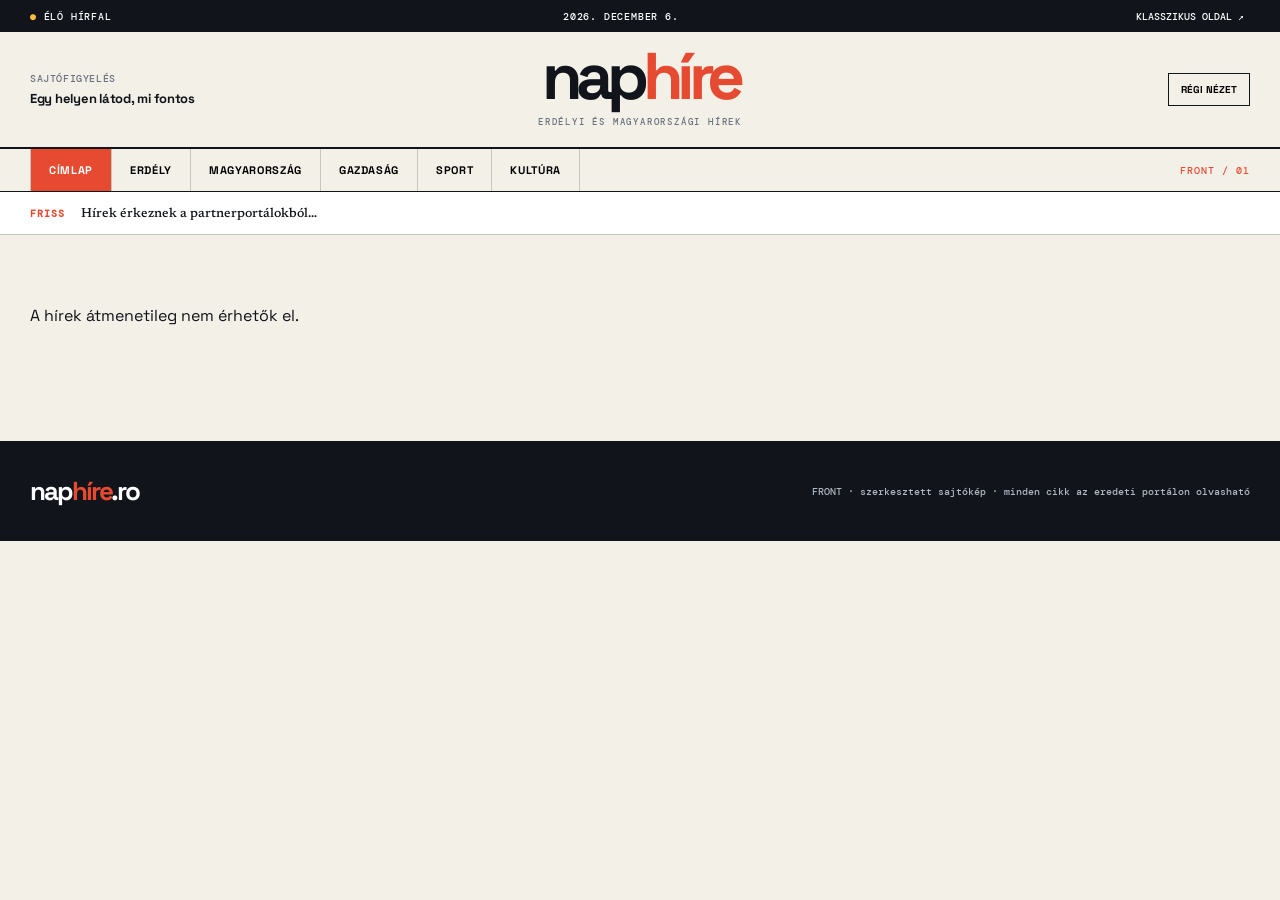
==== portal/index.html @ d74b0543 "Create a fresh standalone NapHire front portal" ====
<!doctype html><html lang="hu"><head><meta charset="utf-8"><meta name="viewport" content="width=device-width,initial-scale=1"><title>NapHíre / Front</title>
<link rel="preconnect" href="https://fonts.googleapis.com"><link rel="preconnect" href="https://fonts.gstatic.com" crossorigin><link href="https://fonts.googleapis.com/css2?family=DM+Mono:wght@400;500&family=Newsreader:opsz,wght@6..72,500;6..72,600;6..72,700&family=Space+Grotesk:wght@400;500;600;700&display=swap" rel="stylesheet">
<style>
:root{--ink:#11141a;--cream:#f3f0e8;--red:#e64b32;--blue:#174ba3;--gold:#dda91f;--green:#16836c;--line:#c8c6bc;--muted:#69717e;--max:1400px}*{box-sizing:border-box}body{margin:0;background:var(--cream);color:var(--ink);font-family:'Space Grotesk',Arial,sans-serif}a{color:inherit;text-decoration:none}button{font:inherit;cursor:pointer}.wrap{width:min(var(--max),calc(100% - 60px));margin:auto}
.utility{height:32px;background:var(--ink);color:#fff;font:500 10px 'DM Mono',monospace;letter-spacing:.08em;text-transform:uppercase}.utility .wrap{height:100%;display:flex;align-items:center;justify-content:space-between}.utility b{color:#ffbb39;font-weight:500}.utility button{border:0;background:none;color:#fff;font:500 10px 'DM Mono',monospace;text-transform:uppercase}
.mast{border-bottom:2px solid var(--ink)}.mast .wrap{height:115px;display:grid;grid-template-columns:1fr auto 1fr;align-items:center}.logo{font:700 66px/.78 'Space Grotesk',sans-serif;letter-spacing:-.1em;text-align:center}.logo i{font-style:normal;color:var(--red)}.logo small{display:block;font:500 9px 'DM Mono',monospace;letter-spacing:.2em;text-transform:uppercase;margin-top:14px;color:var(--muted)}.mast-note{font:500 10px/1.35 'DM Mono',monospace;letter-spacing:.06em;text-transform:uppercase;color:var(--muted);max-width:200px}.mast-note strong{display:block;color:var(--ink);font:700 13px 'Space Grotesk',sans-serif;letter-spacing:-.02em;text-transform:none;margin-top:4px}.mast-tools{justify-self:end;display:flex;align-items:center;gap:10px}.mast-tools button{border:1px solid var(--ink);background:transparent;padding:9px 12px;font:700 10px 'Space Grotesk',sans-serif;text-transform:uppercase}.mast-tools button:hover{background:var(--ink);color:#fff}
.nav{border-bottom:1px solid var(--ink)}.nav .wrap{display:flex;align-items:center;justify-content:space-between}.nav-links{display:flex;overflow-x:auto}.nav button{border:0;border-right:1px solid var(--line);padding:14px 18px;background:transparent;font:700 11px 'Space Grotesk',sans-serif;text-transform:uppercase;letter-spacing:.06em;white-space:nowrap}.nav button:first-child{border-left:1px solid var(--line)}.nav button:hover,.nav button.active{background:var(--red);color:#fff}.nav-mark{color:var(--red);font:500 10px 'DM Mono',monospace;letter-spacing:.1em}
.ticker{border-bottom:1px solid var(--line);background:#fff}.ticker .wrap{height:42px;display:flex;align-items:center;gap:15px;overflow:hidden;white-space:nowrap}.ticker strong{font:700 10px 'DM Mono',monospace;letter-spacing:.11em;color:var(--red)}.ticker span{font:500 13px 'Newsreader',serif;overflow:hidden;text-overflow:ellipsis}
.topgrid{display:grid;grid-template-columns:minmax(0,1.65fr) minmax(270px,.75fr) minmax(230px,.55fr);gap:28px;padding:34px 0 31px;border-bottom:1px solid var(--line)}.lead-img{height:390px;background:#d8d0c3;overflow:hidden}.lead-img img,.image img{width:100%;height:100%;object-fit:cover;display:block;transition:transform .45s}.lead:hover .lead-img img{transform:scale(1.04)}.kicker{display:block;color:var(--red);font:700 10px 'DM Mono',monospace;letter-spacing:.12em;text-transform:uppercase;margin:15px 0 7px}.lead h1{font:700 clamp(36px,4vw,67px)/.88 Newsreader,serif;letter-spacing:-.055em;margin:0 0 13px;max-width:880px}.lead p{color:var(--muted);font-size:14px;line-height:1.5;margin:0 0 13px;max-width:760px}.meta{font:500 10px 'DM Mono',monospace;color:var(--muted);letter-spacing:.04em;text-transform:uppercase}.meta i{font-style:normal;color:var(--red);margin:0 6px}
.digest{border-top:7px solid var(--blue);background:#fff;padding:18px 19px 10px}.digest h2{font:700 20px Newsreader,serif;margin:0 0 14px}.digest small{font:500 9px 'DM Mono',monospace;color:var(--muted);text-transform:uppercase;letter-spacing:.09em;display:block;margin-bottom:10px}.digest a{display:grid;grid-template-columns:29px 1fr;gap:9px;padding:13px 0;border-bottom:1px solid var(--line)}.digest a:last-child{border-bottom:0}.digest em{font:700 13px 'DM Mono',monospace;color:var(--blue);font-style:normal}.digest strong{font:600 15px/1.12 Newsreader,serif}.digest a:hover strong{color:var(--red)}
.cross{border-top:7px solid var(--red);background:var(--ink);color:#fff;padding:18px 18px 14px}.cross h2{font:700 19px Newsreader,serif;margin:0 0 8px}.cross p{font-size:12px;line-height:1.42;color:#b8bfcb;margin:0 0 15px}.cross-row{display:grid;grid-template-columns:8px 1fr auto;gap:8px;align-items:center;padding:9px 0;border-bottom:1px solid #3b414b}.cross-row i{width:8px;height:8px;background:var(--red)}.cross-row:nth-child(3n) i{background:var(--gold)}.cross-row b{font-size:12px}.cross-row em{font:500 10px 'DM Mono',monospace;color:#aeb6c4;font-style:normal}
.topic{margin-top:28px;background:var(--red);color:#fff;padding:0 27px 25px}.topic-head{height:53px;display:flex;align-items:center;gap:13px;border-bottom:1px solid #ffffff55;font:700 11px 'DM Mono',monospace;letter-spacing:.12em;text-transform:uppercase}.topic-head span{margin-left:auto;color:var(--ink)}.topic-body{display:grid;grid-template-columns:1.1fr 1fr;gap:32px;padding-top:18px}.topic-main h2{font:700 34px/.94 Newsreader,serif;letter-spacing:-.045em;margin:0 0 10px}.topic-main p{font-size:13px;line-height:1.48;color:#fff1ea;margin:0 0 12px}.topic-side{display:grid;grid-template-columns:1fr 1fr;gap:0 20px}.topic-side a{border-left:2px solid var(--ink);padding:0 0 12px 11px;margin-bottom:12px}.topic-side small{display:block;color:var(--ink);font:700 9px 'DM Mono',monospace;margin-bottom:5px}.topic-side strong{font:600 15px/1.12 Newsreader,serif;display:block}
.sections{display:grid;grid-template-columns:1fr 1fr;gap:28px;margin-top:30px}.section{background:#fff;border-top:7px solid var(--ink);padding:0 20px 20px}.section-head{height:65px;display:flex;align-items:center;gap:12px;border-bottom:1px solid var(--line)}.section-head .num{color:var(--red);font:500 12px 'DM Mono',monospace}.section-head h2{font:700 25px 'Space Grotesk',sans-serif;letter-spacing:-.06em;text-transform:uppercase;margin:0}.section-head small{margin-left:auto;color:var(--muted);font:500 9px 'DM Mono',monospace;text-transform:uppercase}.section-body{display:grid;grid-template-columns:1.12fr 1fr;gap:19px;padding-top:17px}.section-main .image{height:175px;background:#d8d0c3;overflow:hidden;margin-bottom:9px}.section-main h3{font:700 23px/.94 Newsreader,serif;letter-spacing:-.04em;margin:3px 0 8px}.section-list a{display:block;padding:10px 0;border-bottom:1px solid var(--line);position:relative;padding-left:14px}.section-list a:before{content:'';position:absolute;left:0;top:16px;width:5px;height:5px;background:var(--red)}.section-list strong{font:600 15px/1.12 Newsreader,serif;display:block}.section-list .meta{display:block;margin-top:6px;font-size:9px}
.section.erdely{border-top-color:var(--green)}.section.erdely .section-head .num,.section.erdely .section-list a:before{color:var(--green);background:var(--green)}.section.magyar{background:var(--ink);color:#fff;border-top-color:var(--red)}.section.magyar .section-head{border-color:#3e4652}.section.magyar .section-head h2,.section.magyar .section-head small{color:#fff}.section.magyar .section-list a{border-color:#3e4652}.section.magyar .section-list strong,.section.magyar .section-main h3{color:#fff}.section.magyar .meta{color:#aab3c1}.section.gaz{background:#e6e5de;border-top-color:var(--gold)}.section.gaz .section-main{background:var(--ink);padding:15px;color:#fff}.section.gaz .section-main h3{color:#fff}.section.gaz .section-list a:before{background:var(--gold)}.section.sport{background:#dce8f7;border-top-color:var(--blue)}.section.sport .section-list a:before{background:var(--blue)}.section.kultura{background:#eee4f5;border-top-color:#8957cb}.section.kultura .section-list a:before{background:#8957cb}.section.kultura .section-main .image{filter:saturate(.75)}
footer{margin-top:45px;background:var(--ink);color:#aeb6c3;padding:33px 0}.footer{display:flex;align-items:center;justify-content:space-between}.footer b{font:700 26px 'Space Grotesk';color:#fff;letter-spacing:-.08em}.footer b i{color:var(--red);font-style:normal}.footer small{font:500 10px 'DM Mono',monospace}
@media(max-width:1000px){.topgrid{grid-template-columns:1.3fr 1fr}.cross{grid-column:1/-1}.sections{grid-template-columns:1fr}}
@media(max-width:640px){.wrap{width:calc(100% - 30px)}.mast .wrap{height:85px;display:flex}.logo{font-size:39px}.logo small{font-size:7px;margin-top:8px;letter-spacing:.13em}.mast-note{display:none}.mast-tools{margin-left:auto}.mast-tools button{font-size:9px;padding:7px}.nav .wrap{width:100%}.nav-links{width:100%}.nav button{font-size:9px;padding:12px 14px}.nav-mark{display:none}.topgrid{display:block;padding-top:20px}.lead-img{height:235px}.lead h1{font-size:39px}.digest,.cross{margin-top:20px}.topic{padding:0 16px 18px}.topic-body{grid-template-columns:1fr;gap:18px}.topic-side{grid-template-columns:1fr}.section{padding:0 14px 16px}.section-body{grid-template-columns:1fr}.section-main .image{height:190px}.section-head h2{font-size:21px}.section-head small{display:none}.footer{display:block}.footer small{display:block;margin-top:12px}}
</style></head><body>
<div class="utility"><div class="wrap"><span><b>●</b> ÉLŐ HÍRFAL</span><span id="date"></span><button onclick="location.href='../'">Klasszikus oldal ↗</button></div></div>
<header class="mast"><div class="wrap"><div class="mast-note">Sajtófigyelés<strong>Egy helyen látod, mi fontos</strong></div><a class="logo" href="./">nap<i>híre</i><small>erdélyi és magyarországi hírek</small></a><div class="mast-tools"><button onclick="location.href='../'">Régi nézet</button></div></div></header>
<nav class="nav"><div class="wrap"><div class="nav-links"><button class="active" onclick="window.scrollTo({top:0,behavior:'smooth'})">Címlap</button><button onclick="go('erdely')">Erdély</button><button onclick="go('magyar')">Magyarország</button><button onclick="go('gaz')">Gazdaság</button><button onclick="go('sport')">Sport</button><button onclick="go('kultura')">Kultúra</button></div><span class="nav-mark">FRONT / 01</span></div></nav>
<div class="ticker"><div class="wrap"><strong>FRISS</strong><span id="ticker">Hírek érkeznek a partnerportálokból…</span></div></div>
<main class="wrap" id="app"><div style="padding:70px 0;color:#69717e">Hírek betöltése…</div></main>
<footer><div class="wrap footer"><b>nap<i>híre</i>.ro</b><small>FRONT · szerkesztett sajtókép · minden cikk az eredeti portálon olvasható</small></div></footer>
<script>
const src=[['Maszol','erdely','https://maszol.ro/rss'],['Székelyhon','erdely','https://szekelyhon.ro/rss/szekelyhon_hirek.xml'],['Transtelex','erdely','https://transtelex.ro/rss'],['Telex','magyar','https://telex.hu/rss'],['HVG','magyar','https://hvg.hu/rss'],['24.hu','magyar','https://24.hu/feed/'],['Index','magyar','https://index.hu/24ora/rss/'],['444','magyar','https://444.hu/feed']];const app=document.getElementById('app');const esc=s=>(s||'').replace(/[&<>"']/g,c=>({'&':'&amp;','<':'&lt;','>':'&gt;','"':'&quot;',"'":'&#39;'}[c]));function clean(s){const d=document.createElement('div');d.innerHTML=s||'';return(d.textContent||'').replace(/\s+/g,' ').trim()}function parse(x,n,r){const d=new DOMParser().parseFromString(x,'text/xml');return[...d.querySelectorAll('item,entry')].slice(0,20).map(i=>{const t=clean(i.querySelector('title')?.textContent);const l=i.querySelector('link')?.textContent?.trim()||i.querySelector('link')?.getAttribute('href')||'#';const dt=new Date(i.querySelector('pubDate,published,updated')?.textContent||Date.now());const lead=clean(i.querySelector('description,summary')?.textContent||'').slice(0,240);const en=i.querySelector('enclosure')?.getAttribute('url')||i.querySelector('media\\:content')?.getAttribute('url')||'';return t?{t,l,d:isNaN(dt)?new Date():dt,lead,img:en,n,r}:null}).filter(Boolean)}async function load(s){try{const q=await fetch('../rss?url='+encodeURIComponent(s[2]),{signal:AbortSignal.timeout(10000)});return q.ok?parse(await q.text(),s[0],s[1]):[]}catch{return[]}}function ago(d){const m=Math.floor((Date.now()-d)/60000);return m<60?m+' perce':Math.floor(m/60)+' órája'}function meta(h){return'<span class="meta">'+esc(h.n)+'<i>—</i>'+ago(h.d)+'</span>'}function photo(h,c=''){return'<div class="image '+c+'">'+(h.img?'<img src="'+esc(h.img)+'" alt="" loading="lazy">':'')+'</div>'}function section(id,title,items,sub){if(!items.length)return'';const a=items[0],b=items.slice(1,6);return'<section id="'+id+'" class="section '+id+'"><header class="section-head"><span class="num">0</span><h2>'+title+'</h2><small>'+sub+'</small></header><div class="section-body"><a class="section-main" href="'+esc(a.l)+'" target="_blank" rel="noopener">'+photo(a)+'<span class="kicker">'+esc(a.n)+'</span><h3>'+esc(a.t)+'</h3>'+meta(a)+'</a><div class="section-list">'+b.map(h=>'<a href="'+esc(h.l)+'" target="_blank" rel="noopener"><strong>'+esc(h.t)+'</strong>'+meta(h)+'</a>').join('')+'</div></div></section>'}function render(items){items.sort((a,b)=>b.d-a.d);const hero=items[0],focus=items.slice(0,5),cnt={};items.forEach(h=>cnt[h.n]=(cnt[h.n]||0)+1);const er=items.filter(h=>h.r==='erdely'),hu=items.filter(h=>h.r==='magyar'),gaz=items.filter(h=>/ár|pénz|gazdas|adó|cég|piac/i.test(h.t)),spo=items.filter(h=>/sport|foci|meccs|bajnok|gól|csapat/i.test(h.t)),kul=items.filter(h=>/kultúr|film|zene|színház|könyv|kiáll/i.test(h.t));app.innerHTML='<section class="topgrid"><a class="lead" href="'+esc(hero.l)+'" target="_blank" rel="noopener">'+photo(hero,'lead-img')+'<span class="kicker">'+esc(hero.n)+' · kiemelt</span><h1>'+esc(hero.t)+'</h1><p>'+esc(hero.lead)+'</p>'+meta(hero)+'</a><aside class="digest"><small>01 / röviden</small><h2>Napi fókusz</h2>'+focus.map((h,i)=>'<a href="'+esc(h.l)+'" target="_blank" rel="noopener"><em>0'+(i+1)+'</em><span><strong>'+esc(h.t)+'</strong>'+meta(h)+'</span></a>').join('')+'</aside><aside class="cross"><h2>Forráskereszt</h2><p>'+Object.keys(cnt).length+' szerkesztőség hírei egy nézetben.</p>'+Object.entries(cnt).slice(0,8).map(([n,c])=>'<div class="cross-row"><i></i><b>'+esc(n)+'</b><em>'+c+' hír</em></div>').join('')+'</aside></section><section class="topic"><div class="topic-head"><b>NAP TÉMÁJA</b><span>több forrásból</span></div><div class="topic-body"><a class="topic-main" href="'+esc(hero.l)+'" target="_blank" rel="noopener"><h2>'+esc(hero.t)+'</h2><p>'+esc(hero.lead)+'</p>'+meta(hero)+'</a><div class="topic-side">'+focus.slice(1,5).map(h=>'<a href="'+esc(h.l)+'" target="_blank" rel="noopener"><small>'+esc(h.n)+'</small><strong>'+esc(h.t)+'</strong></a>').join('')+'</div></div></section><div class="sections">'+section('erdely','Erdély',er,'helyi radar')+section('magyar','Magyarország',hu,'országos ügyek')+section('gaz','Gazdaság',gaz,'piac / pénz / munka')+section('sport','Sport',spo,'eredmény / háttér')+section('kultura','Kultúra',kul,'színpad / kép / könyv')+'</div>';document.getElementById('ticker').textContent=items.slice(0,3).map(h=>h.t).join(' · ')}function go(id){document.getElementById(id)?.scrollIntoView({behavior:'smooth',block:'start'})}document.getElementById('date').textContent=new Date().toLocaleDateString('hu-HU',{year:'numeric',month:'long',day:'numeric'});Promise.all(src.map(load)).then(a=>{const x=a.flat();x.length?render(x):app.innerHTML='<div style="padding:70px 0">A hírek átmenetileg nem érhetők el.</div>'});
</script></body></html>
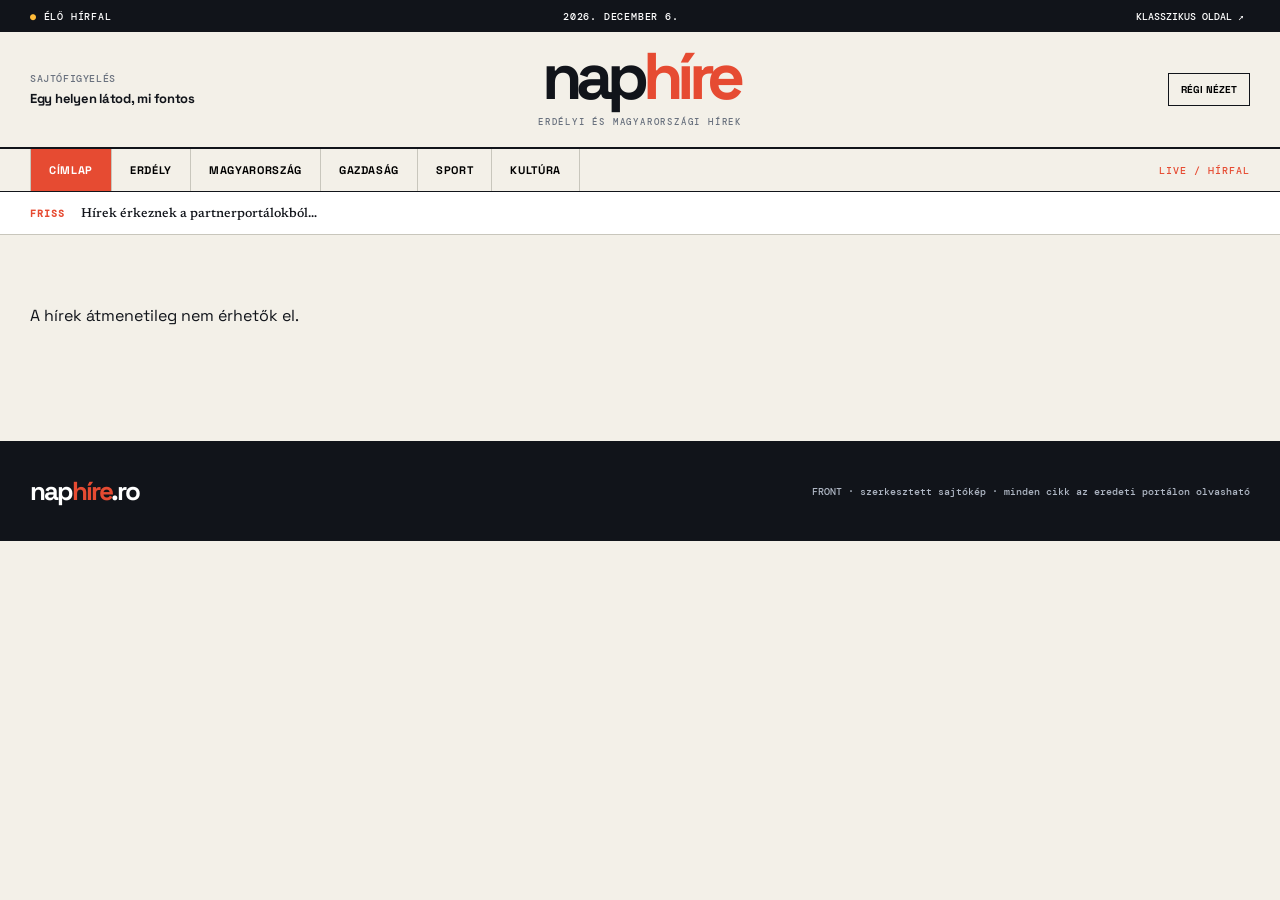
==== commit 82b94a4b: "Sűríti az új portál rovatkínálatát és hozzáadja a Minden most hírfalat" ====
--- a/portal/index.html
+++ b/portal/index.html
@@ -15,13 +15,30 @@
 footer{margin-top:45px;background:var(--ink);color:#aeb6c3;padding:33px 0}.footer{display:flex;align-items:center;justify-content:space-between}.footer b{font:700 26px 'Space Grotesk';color:#fff;letter-spacing:-.08em}.footer b i{color:var(--red);font-style:normal}.footer small{font:500 10px 'DM Mono',monospace}
 @media(max-width:1000px){.topgrid{grid-template-columns:1.3fr 1fr}.cross{grid-column:1/-1}.sections{grid-template-columns:1fr}}
 @media(max-width:640px){.wrap{width:calc(100% - 30px)}.mast .wrap{height:85px;display:flex}.logo{font-size:39px}.logo small{font-size:7px;margin-top:8px;letter-spacing:.13em}.mast-note{display:none}.mast-tools{margin-left:auto}.mast-tools button{font-size:9px;padding:7px}.nav .wrap{width:100%}.nav-links{width:100%}.nav button{font-size:9px;padding:12px 14px}.nav-mark{display:none}.topgrid{display:block;padding-top:20px}.lead-img{height:235px}.lead h1{font-size:39px}.digest,.cross{margin-top:20px}.topic{padding:0 16px 18px}.topic-body{grid-template-columns:1fr;gap:18px}.topic-side{grid-template-columns:1fr}.section{padding:0 14px 16px}.section-body{grid-template-columns:1fr}.section-main .image{height:190px}.section-head h2{font-size:21px}.section-head small{display:none}.footer{display:block}.footer small{display:block;margin-top:12px}}
+
+/* Sűrű, országos híroldal-szerkezet */
+.mixed-news{margin-top:30px;border-top:7px solid var(--ink);background:#fff;padding:0 20px 20px}
+.mixed-head{display:flex;align-items:baseline;gap:14px;padding:16px 0 13px;border-bottom:1px solid var(--line)}
+.mixed-head h2{margin:0;font:700 28px/1 'Space Grotesk',Arial,sans-serif;letter-spacing:-.06em;text-transform:uppercase}
+.mixed-head span{margin-left:auto;color:var(--muted);font:500 10px 'DM Mono',monospace;text-transform:uppercase}
+.mixed-grid{display:grid;grid-template-columns:repeat(4,minmax(0,1fr));gap:0}
+.mixed-item{display:block;min-width:0;padding:16px 14px 17px;border-right:1px solid var(--line);border-bottom:1px solid var(--line);color:var(--ink)}
+.mixed-item:nth-child(4n+1){padding-left:0}
+.mixed-item:nth-child(4n){padding-right:0;border-right:0}
+.mixed-item:hover h3{text-decoration:underline;text-decoration-thickness:1px;text-underline-offset:3px}
+.mixed-img{height:112px!important;aspect-ratio:auto!important;margin-bottom:11px!important}
+.mixed-item h3{margin:0;font:700 17px/1.08 Newsreader,Georgia,serif;letter-spacing:-.02em}
+.mixed-item .kicker{display:block;margin-bottom:6px;font:700 9px 'DM Mono',monospace;color:var(--red);text-transform:uppercase}
+.mixed-item .meta{margin-top:9px}
+@media(max-width:980px){.mixed-grid{grid-template-columns:repeat(3,minmax(0,1fr))}.mixed-item:nth-child(4n+1){padding-left:14px;border-right:1px solid var(--line)}.mixed-item:nth-child(3n+1){padding-left:0}.mixed-item:nth-child(3n){padding-right:0;border-right:0}}
+@media(max-width:640px){.mixed-news{padding:0 14px 14px}.mixed-head{display:block}.mixed-head span{display:block;margin-top:7px}.mixed-grid{grid-template-columns:repeat(2,minmax(0,1fr))}.mixed-item,.mixed-item:nth-child(3n+1),.mixed-item:nth-child(4n+1){padding:12px 10px;border-right:1px solid var(--line)}.mixed-item:nth-child(2n+1){padding-left:0;border-right:1px solid var(--line)}.mixed-item:nth-child(2n){padding-right:0;border-right:0}.mixed-item h3{font-size:16px}.mixed-img{height:84px!important}}
 </style></head><body>
 <div class="utility"><div class="wrap"><span><b>●</b> ÉLŐ HÍRFAL</span><span id="date"></span><button onclick="location.href='../'">Klasszikus oldal ↗</button></div></div>
 <header class="mast"><div class="wrap"><div class="mast-note">Sajtófigyelés<strong>Egy helyen látod, mi fontos</strong></div><a class="logo" href="./">nap<i>híre</i><small>erdélyi és magyarországi hírek</small></a><div class="mast-tools"><button onclick="location.href='../'">Régi nézet</button></div></div></header>
-<nav class="nav"><div class="wrap"><div class="nav-links"><button class="active" onclick="window.scrollTo({top:0,behavior:'smooth'})">Címlap</button><button onclick="go('erdely')">Erdély</button><button onclick="go('magyar')">Magyarország</button><button onclick="go('gaz')">Gazdaság</button><button onclick="go('sport')">Sport</button><button onclick="go('kultura')">Kultúra</button></div><span class="nav-mark">FRONT / 01</span></div></nav>
+<nav class="nav"><div class="wrap"><div class="nav-links"><button class="active" onclick="window.scrollTo({top:0,behavior:'smooth'})">Címlap</button><button onclick="go('erdely')">Erdély</button><button onclick="go('magyar')">Magyarország</button><button onclick="go('gaz')">Gazdaság</button><button onclick="go('sport')">Sport</button><button onclick="go('kultura')">Kultúra</button></div><span class="nav-mark">LIVE / HÍRFAL</span></div></nav>
 <div class="ticker"><div class="wrap"><strong>FRISS</strong><span id="ticker">Hírek érkeznek a partnerportálokból…</span></div></div>
 <main class="wrap" id="app"><div style="padding:70px 0;color:#69717e">Hírek betöltése…</div></main>
 <footer><div class="wrap footer"><b>nap<i>híre</i>.ro</b><small>FRONT · szerkesztett sajtókép · minden cikk az eredeti portálon olvasható</small></div></footer>
 <script>
-const src=[['Maszol','erdely','https://maszol.ro/rss'],['Székelyhon','erdely','https://szekelyhon.ro/rss/szekelyhon_hirek.xml'],['Transtelex','erdely','https://transtelex.ro/rss'],['Telex','magyar','https://telex.hu/rss'],['HVG','magyar','https://hvg.hu/rss'],['24.hu','magyar','https://24.hu/feed/'],['Index','magyar','https://index.hu/24ora/rss/'],['444','magyar','https://444.hu/feed']];const app=document.getElementById('app');const esc=s=>(s||'').replace(/[&<>"']/g,c=>({'&':'&amp;','<':'&lt;','>':'&gt;','"':'&quot;',"'":'&#39;'}[c]));function clean(s){const d=document.createElement('div');d.innerHTML=s||'';return(d.textContent||'').replace(/\s+/g,' ').trim()}function parse(x,n,r){const d=new DOMParser().parseFromString(x,'text/xml');return[...d.querySelectorAll('item,entry')].slice(0,20).map(i=>{const t=clean(i.querySelector('title')?.textContent);const l=i.querySelector('link')?.textContent?.trim()||i.querySelector('link')?.getAttribute('href')||'#';const dt=new Date(i.querySelector('pubDate,published,updated')?.textContent||Date.now());const lead=clean(i.querySelector('description,summary')?.textContent||'').slice(0,240);const en=i.querySelector('enclosure')?.getAttribute('url')||i.querySelector('media\\:content')?.getAttribute('url')||'';return t?{t,l,d:isNaN(dt)?new Date():dt,lead,img:en,n,r}:null}).filter(Boolean)}async function load(s){try{const q=await fetch('../rss?url='+encodeURIComponent(s[2]),{signal:AbortSignal.timeout(10000)});return q.ok?parse(await q.text(),s[0],s[1]):[]}catch{return[]}}function ago(d){const m=Math.floor((Date.now()-d)/60000);return m<60?m+' perce':Math.floor(m/60)+' órája'}function meta(h){return'<span class="meta">'+esc(h.n)+'<i>—</i>'+ago(h.d)+'</span>'}function photo(h,c=''){return'<div class="image '+c+'">'+(h.img?'<img src="'+esc(h.img)+'" alt="" loading="lazy">':'')+'</div>'}function section(id,title,items,sub){if(!items.length)return'';const a=items[0],b=items.slice(1,6);return'<section id="'+id+'" class="section '+id+'"><header class="section-head"><span class="num">0</span><h2>'+title+'</h2><small>'+sub+'</small></header><div class="section-body"><a class="section-main" href="'+esc(a.l)+'" target="_blank" rel="noopener">'+photo(a)+'<span class="kicker">'+esc(a.n)+'</span><h3>'+esc(a.t)+'</h3>'+meta(a)+'</a><div class="section-list">'+b.map(h=>'<a href="'+esc(h.l)+'" target="_blank" rel="noopener"><strong>'+esc(h.t)+'</strong>'+meta(h)+'</a>').join('')+'</div></div></section>'}function render(items){items.sort((a,b)=>b.d-a.d);const hero=items[0],focus=items.slice(0,5),cnt={};items.forEach(h=>cnt[h.n]=(cnt[h.n]||0)+1);const er=items.filter(h=>h.r==='erdely'),hu=items.filter(h=>h.r==='magyar'),gaz=items.filter(h=>/ár|pénz|gazdas|adó|cég|piac/i.test(h.t)),spo=items.filter(h=>/sport|foci|meccs|bajnok|gól|csapat/i.test(h.t)),kul=items.filter(h=>/kultúr|film|zene|színház|könyv|kiáll/i.test(h.t));app.innerHTML='<section class="topgrid"><a class="lead" href="'+esc(hero.l)+'" target="_blank" rel="noopener">'+photo(hero,'lead-img')+'<span class="kicker">'+esc(hero.n)+' · kiemelt</span><h1>'+esc(hero.t)+'</h1><p>'+esc(hero.lead)+'</p>'+meta(hero)+'</a><aside class="digest"><small>01 / röviden</small><h2>Napi fókusz</h2>'+focus.map((h,i)=>'<a href="'+esc(h.l)+'" target="_blank" rel="noopener"><em>0'+(i+1)+'</em><span><strong>'+esc(h.t)+'</strong>'+meta(h)+'</span></a>').join('')+'</aside><aside class="cross"><h2>Forráskereszt</h2><p>'+Object.keys(cnt).length+' szerkesztőség hírei egy nézetben.</p>'+Object.entries(cnt).slice(0,8).map(([n,c])=>'<div class="cross-row"><i></i><b>'+esc(n)+'</b><em>'+c+' hír</em></div>').join('')+'</aside></section><section class="topic"><div class="topic-head"><b>NAP TÉMÁJA</b><span>több forrásból</span></div><div class="topic-body"><a class="topic-main" href="'+esc(hero.l)+'" target="_blank" rel="noopener"><h2>'+esc(hero.t)+'</h2><p>'+esc(hero.lead)+'</p>'+meta(hero)+'</a><div class="topic-side">'+focus.slice(1,5).map(h=>'<a href="'+esc(h.l)+'" target="_blank" rel="noopener"><small>'+esc(h.n)+'</small><strong>'+esc(h.t)+'</strong></a>').join('')+'</div></div></section><div class="sections">'+section('erdely','Erdély',er,'helyi radar')+section('magyar','Magyarország',hu,'országos ügyek')+section('gaz','Gazdaság',gaz,'piac / pénz / munka')+section('sport','Sport',spo,'eredmény / háttér')+section('kultura','Kultúra',kul,'színpad / kép / könyv')+'</div>';document.getElementById('ticker').textContent=items.slice(0,3).map(h=>h.t).join(' · ')}function go(id){document.getElementById(id)?.scrollIntoView({behavior:'smooth',block:'start'})}document.getElementById('date').textContent=new Date().toLocaleDateString('hu-HU',{year:'numeric',month:'long',day:'numeric'});Promise.all(src.map(load)).then(a=>{const x=a.flat();x.length?render(x):app.innerHTML='<div style="padding:70px 0">A hírek átmenetileg nem érhetők el.</div>'});
+const src=[['Maszol','erdely','https://maszol.ro/rss'],['Székelyhon','erdely','https://szekelyhon.ro/rss/szekelyhon_hirek.xml'],['Transtelex','erdely','https://transtelex.ro/rss'],['Telex','magyar','https://telex.hu/rss'],['HVG','magyar','https://hvg.hu/rss'],['24.hu','magyar','https://24.hu/feed/'],['Index','magyar','https://index.hu/24ora/rss/'],['444','magyar','https://444.hu/feed']];const app=document.getElementById('app');const esc=s=>(s||'').replace(/[&<>"']/g,c=>({'&':'&amp;','<':'&lt;','>':'&gt;','"':'&quot;',"'":'&#39;'}[c]));function clean(s){const d=document.createElement('div');d.innerHTML=s||'';return(d.textContent||'').replace(/\s+/g,' ').trim()}function parse(x,n,r){const d=new DOMParser().parseFromString(x,'text/xml');return[...d.querySelectorAll('item,entry')].slice(0,20).map(i=>{const t=clean(i.querySelector('title')?.textContent);const l=i.querySelector('link')?.textContent?.trim()||i.querySelector('link')?.getAttribute('href')||'#';const dt=new Date(i.querySelector('pubDate,published,updated')?.textContent||Date.now());const lead=clean(i.querySelector('description,summary')?.textContent||'').slice(0,240);const en=i.querySelector('enclosure')?.getAttribute('url')||i.querySelector('media\\:content')?.getAttribute('url')||'';return t?{t,l,d:isNaN(dt)?new Date():dt,lead,img:en,n,r}:null}).filter(Boolean)}async function load(s){try{const q=await fetch('../rss?url='+encodeURIComponent(s[2]),{signal:AbortSignal.timeout(10000)});return q.ok?parse(await q.text(),s[0],s[1]):[]}catch{return[]}}function ago(d){const m=Math.floor((Date.now()-d)/60000);return m<60?m+' perce':Math.floor(m/60)+' órája'}function meta(h){return'<span class="meta">'+esc(h.n)+'<i>—</i>'+ago(h.d)+'</span>'}function photo(h,c=''){return'<div class="image '+c+'">'+(h.img?'<img src="'+esc(h.img)+'" alt="" loading="lazy">':'')+'</div>'}function mixed(items){if(!items.length)return '';const a=items.slice(0,24);return '<section class="mixed-news"><header class="mixed-head"><h2>Minden most</h2><span>'+a.length+' friss történet · egy oldalon</span></header><div class="mixed-grid">'+a.map(h=>'<a class="mixed-item" href="'+esc(h.l)+'" target="_blank" rel="noopener">'+photo(h,'mixed-img')+'<span class="kicker">'+esc(h.n)+'</span><h3>'+esc(h.t)+'</h3>'+meta(h)+'</a>').join('')+'</div></section>'}function section(id,title,items,sub){if(!items.length)return'';const a=items[0],b=items.slice(1,13);return'<section id="'+id+'" class="section '+id+'"><header class="section-head"><span class="num">0</span><h2>'+title+'</h2><small>'+sub+'</small></header><div class="section-body"><a class="section-main" href="'+esc(a.l)+'" target="_blank" rel="noopener">'+photo(a)+'<span class="kicker">'+esc(a.n)+'</span><h3>'+esc(a.t)+'</h3>'+meta(a)+'</a><div class="section-list">'+b.map(h=>'<a href="'+esc(h.l)+'" target="_blank" rel="noopener"><strong>'+esc(h.t)+'</strong>'+meta(h)+'</a>').join('')+'</div></div></section>'}function render(items){items.sort((a,b)=>b.d-a.d);const hero=items[0],focus=items.slice(0,5),cnt={};items.forEach(h=>cnt[h.n]=(cnt[h.n]||0)+1);const er=items.filter(h=>h.r==='erdely'),hu=items.filter(h=>h.r==='magyar'),gaz=items.filter(h=>/ár|pénz|gazdas|adó|cég|piac/i.test(h.t)),spo=items.filter(h=>/sport|foci|meccs|bajnok|gól|csapat/i.test(h.t)),kul=items.filter(h=>/kultúr|film|zene|színház|könyv|kiáll/i.test(h.t));app.innerHTML='<section class="topgrid"><a class="lead" href="'+esc(hero.l)+'" target="_blank" rel="noopener">'+photo(hero,'lead-img')+'<span class="kicker">'+esc(hero.n)+' · kiemelt</span><h1>'+esc(hero.t)+'</h1><p>'+esc(hero.lead)+'</p>'+meta(hero)+'</a><aside class="digest"><small>01 / röviden</small><h2>Napi fókusz</h2>'+focus.map((h,i)=>'<a href="'+esc(h.l)+'" target="_blank" rel="noopener"><em>0'+(i+1)+'</em><span><strong>'+esc(h.t)+'</strong>'+meta(h)+'</span></a>').join('')+'</aside><aside class="cross"><h2>Forráskereszt</h2><p>'+Object.keys(cnt).length+' szerkesztőség hírei egy nézetben.</p>'+Object.entries(cnt).slice(0,8).map(([n,c])=>'<div class="cross-row"><i></i><b>'+esc(n)+'</b><em>'+c+' hír</em></div>').join('')+'</aside></section><section class="topic"><div class="topic-head"><b>NAP TÉMÁJA</b><span>több forrásból</span></div><div class="topic-body"><a class="topic-main" href="'+esc(hero.l)+'" target="_blank" rel="noopener"><h2>'+esc(hero.t)+'</h2><p>'+esc(hero.lead)+'</p>'+meta(hero)+'</a><div class="topic-side">'+focus.slice(1,5).map(h=>'<a href="'+esc(h.l)+'" target="_blank" rel="noopener"><small>'+esc(h.n)+'</small><strong>'+esc(h.t)+'</strong></a>').join('')+'</div></div></section>'+mixed(items)+'<div class="sections">'+section('erdely','Erdély',er,'helyi radar')+section('magyar','Magyarország',hu,'országos ügyek')+section('gaz','Gazdaság',gaz,'piac / pénz / munka')+section('sport','Sport',spo,'eredmény / háttér')+section('kultura','Kultúra',kul,'színpad / kép / könyv')+'</div>';document.getElementById('ticker').textContent=items.slice(0,3).map(h=>h.t).join(' · ')}function go(id){document.getElementById(id)?.scrollIntoView({behavior:'smooth',block:'start'})}document.getElementById('date').textContent=new Date().toLocaleDateString('hu-HU',{year:'numeric',month:'long',day:'numeric'});Promise.all(src.map(load)).then(a=>{const x=a.flat();x.length?render(x):app.innerHTML='<div style="padding:70px 0">A hírek átmenetileg nem érhetők el.</div>'});
 </script></body></html>
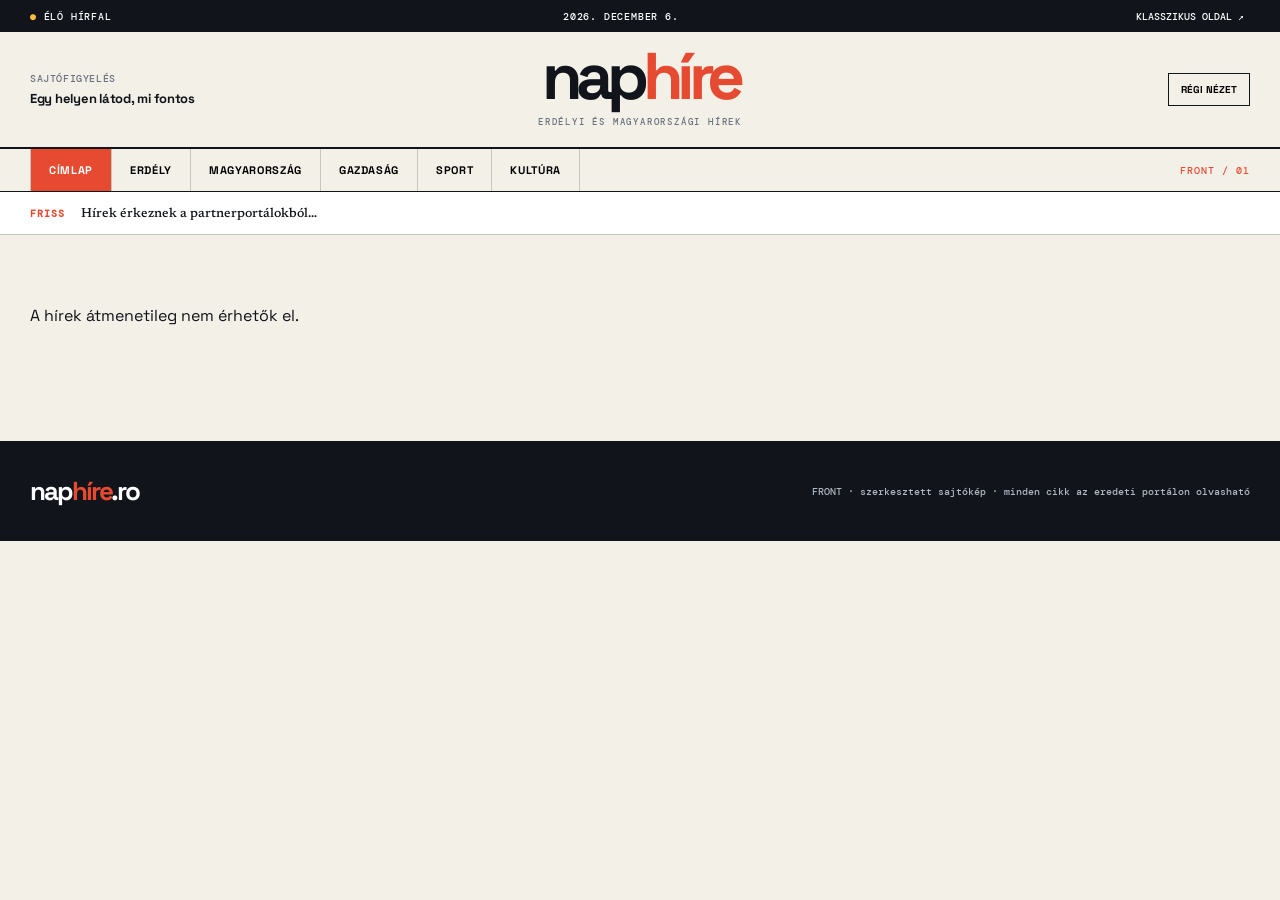
==== commit 0866e4d6: "Visszaállítja az előző portál dizájnt" ====
--- a/portal/index.html
+++ b/portal/index.html
@@ -15,30 +15,13 @@
 footer{margin-top:45px;background:var(--ink);color:#aeb6c3;padding:33px 0}.footer{display:flex;align-items:center;justify-content:space-between}.footer b{font:700 26px 'Space Grotesk';color:#fff;letter-spacing:-.08em}.footer b i{color:var(--red);font-style:normal}.footer small{font:500 10px 'DM Mono',monospace}
 @media(max-width:1000px){.topgrid{grid-template-columns:1.3fr 1fr}.cross{grid-column:1/-1}.sections{grid-template-columns:1fr}}
 @media(max-width:640px){.wrap{width:calc(100% - 30px)}.mast .wrap{height:85px;display:flex}.logo{font-size:39px}.logo small{font-size:7px;margin-top:8px;letter-spacing:.13em}.mast-note{display:none}.mast-tools{margin-left:auto}.mast-tools button{font-size:9px;padding:7px}.nav .wrap{width:100%}.nav-links{width:100%}.nav button{font-size:9px;padding:12px 14px}.nav-mark{display:none}.topgrid{display:block;padding-top:20px}.lead-img{height:235px}.lead h1{font-size:39px}.digest,.cross{margin-top:20px}.topic{padding:0 16px 18px}.topic-body{grid-template-columns:1fr;gap:18px}.topic-side{grid-template-columns:1fr}.section{padding:0 14px 16px}.section-body{grid-template-columns:1fr}.section-main .image{height:190px}.section-head h2{font-size:21px}.section-head small{display:none}.footer{display:block}.footer small{display:block;margin-top:12px}}
-
-/* Sűrű, országos híroldal-szerkezet */
-.mixed-news{margin-top:30px;border-top:7px solid var(--ink);background:#fff;padding:0 20px 20px}
-.mixed-head{display:flex;align-items:baseline;gap:14px;padding:16px 0 13px;border-bottom:1px solid var(--line)}
-.mixed-head h2{margin:0;font:700 28px/1 'Space Grotesk',Arial,sans-serif;letter-spacing:-.06em;text-transform:uppercase}
-.mixed-head span{margin-left:auto;color:var(--muted);font:500 10px 'DM Mono',monospace;text-transform:uppercase}
-.mixed-grid{display:grid;grid-template-columns:repeat(4,minmax(0,1fr));gap:0}
-.mixed-item{display:block;min-width:0;padding:16px 14px 17px;border-right:1px solid var(--line);border-bottom:1px solid var(--line);color:var(--ink)}
-.mixed-item:nth-child(4n+1){padding-left:0}
-.mixed-item:nth-child(4n){padding-right:0;border-right:0}
-.mixed-item:hover h3{text-decoration:underline;text-decoration-thickness:1px;text-underline-offset:3px}
-.mixed-img{height:112px!important;aspect-ratio:auto!important;margin-bottom:11px!important}
-.mixed-item h3{margin:0;font:700 17px/1.08 Newsreader,Georgia,serif;letter-spacing:-.02em}
-.mixed-item .kicker{display:block;margin-bottom:6px;font:700 9px 'DM Mono',monospace;color:var(--red);text-transform:uppercase}
-.mixed-item .meta{margin-top:9px}
-@media(max-width:980px){.mixed-grid{grid-template-columns:repeat(3,minmax(0,1fr))}.mixed-item:nth-child(4n+1){padding-left:14px;border-right:1px solid var(--line)}.mixed-item:nth-child(3n+1){padding-left:0}.mixed-item:nth-child(3n){padding-right:0;border-right:0}}
-@media(max-width:640px){.mixed-news{padding:0 14px 14px}.mixed-head{display:block}.mixed-head span{display:block;margin-top:7px}.mixed-grid{grid-template-columns:repeat(2,minmax(0,1fr))}.mixed-item,.mixed-item:nth-child(3n+1),.mixed-item:nth-child(4n+1){padding:12px 10px;border-right:1px solid var(--line)}.mixed-item:nth-child(2n+1){padding-left:0;border-right:1px solid var(--line)}.mixed-item:nth-child(2n){padding-right:0;border-right:0}.mixed-item h3{font-size:16px}.mixed-img{height:84px!important}}
 </style></head><body>
 <div class="utility"><div class="wrap"><span><b>●</b> ÉLŐ HÍRFAL</span><span id="date"></span><button onclick="location.href='../'">Klasszikus oldal ↗</button></div></div>
 <header class="mast"><div class="wrap"><div class="mast-note">Sajtófigyelés<strong>Egy helyen látod, mi fontos</strong></div><a class="logo" href="./">nap<i>híre</i><small>erdélyi és magyarországi hírek</small></a><div class="mast-tools"><button onclick="location.href='../'">Régi nézet</button></div></div></header>
-<nav class="nav"><div class="wrap"><div class="nav-links"><button class="active" onclick="window.scrollTo({top:0,behavior:'smooth'})">Címlap</button><button onclick="go('erdely')">Erdély</button><button onclick="go('magyar')">Magyarország</button><button onclick="go('gaz')">Gazdaság</button><button onclick="go('sport')">Sport</button><button onclick="go('kultura')">Kultúra</button></div><span class="nav-mark">LIVE / HÍRFAL</span></div></nav>
+<nav class="nav"><div class="wrap"><div class="nav-links"><button class="active" onclick="window.scrollTo({top:0,behavior:'smooth'})">Címlap</button><button onclick="go('erdely')">Erdély</button><button onclick="go('magyar')">Magyarország</button><button onclick="go('gaz')">Gazdaság</button><button onclick="go('sport')">Sport</button><button onclick="go('kultura')">Kultúra</button></div><span class="nav-mark">FRONT / 01</span></div></nav>
 <div class="ticker"><div class="wrap"><strong>FRISS</strong><span id="ticker">Hírek érkeznek a partnerportálokból…</span></div></div>
 <main class="wrap" id="app"><div style="padding:70px 0;color:#69717e">Hírek betöltése…</div></main>
 <footer><div class="wrap footer"><b>nap<i>híre</i>.ro</b><small>FRONT · szerkesztett sajtókép · minden cikk az eredeti portálon olvasható</small></div></footer>
 <script>
-const src=[['Maszol','erdely','https://maszol.ro/rss'],['Székelyhon','erdely','https://szekelyhon.ro/rss/szekelyhon_hirek.xml'],['Transtelex','erdely','https://transtelex.ro/rss'],['Telex','magyar','https://telex.hu/rss'],['HVG','magyar','https://hvg.hu/rss'],['24.hu','magyar','https://24.hu/feed/'],['Index','magyar','https://index.hu/24ora/rss/'],['444','magyar','https://444.hu/feed']];const app=document.getElementById('app');const esc=s=>(s||'').replace(/[&<>"']/g,c=>({'&':'&amp;','<':'&lt;','>':'&gt;','"':'&quot;',"'":'&#39;'}[c]));function clean(s){const d=document.createElement('div');d.innerHTML=s||'';return(d.textContent||'').replace(/\s+/g,' ').trim()}function parse(x,n,r){const d=new DOMParser().parseFromString(x,'text/xml');return[...d.querySelectorAll('item,entry')].slice(0,20).map(i=>{const t=clean(i.querySelector('title')?.textContent);const l=i.querySelector('link')?.textContent?.trim()||i.querySelector('link')?.getAttribute('href')||'#';const dt=new Date(i.querySelector('pubDate,published,updated')?.textContent||Date.now());const lead=clean(i.querySelector('description,summary')?.textContent||'').slice(0,240);const en=i.querySelector('enclosure')?.getAttribute('url')||i.querySelector('media\\:content')?.getAttribute('url')||'';return t?{t,l,d:isNaN(dt)?new Date():dt,lead,img:en,n,r}:null}).filter(Boolean)}async function load(s){try{const q=await fetch('../rss?url='+encodeURIComponent(s[2]),{signal:AbortSignal.timeout(10000)});return q.ok?parse(await q.text(),s[0],s[1]):[]}catch{return[]}}function ago(d){const m=Math.floor((Date.now()-d)/60000);return m<60?m+' perce':Math.floor(m/60)+' órája'}function meta(h){return'<span class="meta">'+esc(h.n)+'<i>—</i>'+ago(h.d)+'</span>'}function photo(h,c=''){return'<div class="image '+c+'">'+(h.img?'<img src="'+esc(h.img)+'" alt="" loading="lazy">':'')+'</div>'}function mixed(items){if(!items.length)return '';const a=items.slice(0,24);return '<section class="mixed-news"><header class="mixed-head"><h2>Minden most</h2><span>'+a.length+' friss történet · egy oldalon</span></header><div class="mixed-grid">'+a.map(h=>'<a class="mixed-item" href="'+esc(h.l)+'" target="_blank" rel="noopener">'+photo(h,'mixed-img')+'<span class="kicker">'+esc(h.n)+'</span><h3>'+esc(h.t)+'</h3>'+meta(h)+'</a>').join('')+'</div></section>'}function section(id,title,items,sub){if(!items.length)return'';const a=items[0],b=items.slice(1,13);return'<section id="'+id+'" class="section '+id+'"><header class="section-head"><span class="num">0</span><h2>'+title+'</h2><small>'+sub+'</small></header><div class="section-body"><a class="section-main" href="'+esc(a.l)+'" target="_blank" rel="noopener">'+photo(a)+'<span class="kicker">'+esc(a.n)+'</span><h3>'+esc(a.t)+'</h3>'+meta(a)+'</a><div class="section-list">'+b.map(h=>'<a href="'+esc(h.l)+'" target="_blank" rel="noopener"><strong>'+esc(h.t)+'</strong>'+meta(h)+'</a>').join('')+'</div></div></section>'}function render(items){items.sort((a,b)=>b.d-a.d);const hero=items[0],focus=items.slice(0,5),cnt={};items.forEach(h=>cnt[h.n]=(cnt[h.n]||0)+1);const er=items.filter(h=>h.r==='erdely'),hu=items.filter(h=>h.r==='magyar'),gaz=items.filter(h=>/ár|pénz|gazdas|adó|cég|piac/i.test(h.t)),spo=items.filter(h=>/sport|foci|meccs|bajnok|gól|csapat/i.test(h.t)),kul=items.filter(h=>/kultúr|film|zene|színház|könyv|kiáll/i.test(h.t));app.innerHTML='<section class="topgrid"><a class="lead" href="'+esc(hero.l)+'" target="_blank" rel="noopener">'+photo(hero,'lead-img')+'<span class="kicker">'+esc(hero.n)+' · kiemelt</span><h1>'+esc(hero.t)+'</h1><p>'+esc(hero.lead)+'</p>'+meta(hero)+'</a><aside class="digest"><small>01 / röviden</small><h2>Napi fókusz</h2>'+focus.map((h,i)=>'<a href="'+esc(h.l)+'" target="_blank" rel="noopener"><em>0'+(i+1)+'</em><span><strong>'+esc(h.t)+'</strong>'+meta(h)+'</span></a>').join('')+'</aside><aside class="cross"><h2>Forráskereszt</h2><p>'+Object.keys(cnt).length+' szerkesztőség hírei egy nézetben.</p>'+Object.entries(cnt).slice(0,8).map(([n,c])=>'<div class="cross-row"><i></i><b>'+esc(n)+'</b><em>'+c+' hír</em></div>').join('')+'</aside></section><section class="topic"><div class="topic-head"><b>NAP TÉMÁJA</b><span>több forrásból</span></div><div class="topic-body"><a class="topic-main" href="'+esc(hero.l)+'" target="_blank" rel="noopener"><h2>'+esc(hero.t)+'</h2><p>'+esc(hero.lead)+'</p>'+meta(hero)+'</a><div class="topic-side">'+focus.slice(1,5).map(h=>'<a href="'+esc(h.l)+'" target="_blank" rel="noopener"><small>'+esc(h.n)+'</small><strong>'+esc(h.t)+'</strong></a>').join('')+'</div></div></section>'+mixed(items)+'<div class="sections">'+section('erdely','Erdély',er,'helyi radar')+section('magyar','Magyarország',hu,'országos ügyek')+section('gaz','Gazdaság',gaz,'piac / pénz / munka')+section('sport','Sport',spo,'eredmény / háttér')+section('kultura','Kultúra',kul,'színpad / kép / könyv')+'</div>';document.getElementById('ticker').textContent=items.slice(0,3).map(h=>h.t).join(' · ')}function go(id){document.getElementById(id)?.scrollIntoView({behavior:'smooth',block:'start'})}document.getElementById('date').textContent=new Date().toLocaleDateString('hu-HU',{year:'numeric',month:'long',day:'numeric'});Promise.all(src.map(load)).then(a=>{const x=a.flat();x.length?render(x):app.innerHTML='<div style="padding:70px 0">A hírek átmenetileg nem érhetők el.</div>'});
+const src=[['Maszol','erdely','https://maszol.ro/rss'],['Székelyhon','erdely','https://szekelyhon.ro/rss/szekelyhon_hirek.xml'],['Transtelex','erdely','https://transtelex.ro/rss'],['Telex','magyar','https://telex.hu/rss'],['HVG','magyar','https://hvg.hu/rss'],['24.hu','magyar','https://24.hu/feed/'],['Index','magyar','https://index.hu/24ora/rss/'],['444','magyar','https://444.hu/feed']];const app=document.getElementById('app');const esc=s=>(s||'').replace(/[&<>"']/g,c=>({'&':'&amp;','<':'&lt;','>':'&gt;','"':'&quot;',"'":'&#39;'}[c]));function clean(s){const d=document.createElement('div');d.innerHTML=s||'';return(d.textContent||'').replace(/\s+/g,' ').trim()}function parse(x,n,r){const d=new DOMParser().parseFromString(x,'text/xml');return[...d.querySelectorAll('item,entry')].slice(0,20).map(i=>{const t=clean(i.querySelector('title')?.textContent);const l=i.querySelector('link')?.textContent?.trim()||i.querySelector('link')?.getAttribute('href')||'#';const dt=new Date(i.querySelector('pubDate,published,updated')?.textContent||Date.now());const lead=clean(i.querySelector('description,summary')?.textContent||'').slice(0,240);const en=i.querySelector('enclosure')?.getAttribute('url')||i.querySelector('media\\:content')?.getAttribute('url')||'';return t?{t,l,d:isNaN(dt)?new Date():dt,lead,img:en,n,r}:null}).filter(Boolean)}async function load(s){try{const q=await fetch('../rss?url='+encodeURIComponent(s[2]),{signal:AbortSignal.timeout(10000)});return q.ok?parse(await q.text(),s[0],s[1]):[]}catch{return[]}}function ago(d){const m=Math.floor((Date.now()-d)/60000);return m<60?m+' perce':Math.floor(m/60)+' órája'}function meta(h){return'<span class="meta">'+esc(h.n)+'<i>—</i>'+ago(h.d)+'</span>'}function photo(h,c=''){return'<div class="image '+c+'">'+(h.img?'<img src="'+esc(h.img)+'" alt="" loading="lazy">':'')+'</div>'}function section(id,title,items,sub){if(!items.length)return'';const a=items[0],b=items.slice(1,6);return'<section id="'+id+'" class="section '+id+'"><header class="section-head"><span class="num">0</span><h2>'+title+'</h2><small>'+sub+'</small></header><div class="section-body"><a class="section-main" href="'+esc(a.l)+'" target="_blank" rel="noopener">'+photo(a)+'<span class="kicker">'+esc(a.n)+'</span><h3>'+esc(a.t)+'</h3>'+meta(a)+'</a><div class="section-list">'+b.map(h=>'<a href="'+esc(h.l)+'" target="_blank" rel="noopener"><strong>'+esc(h.t)+'</strong>'+meta(h)+'</a>').join('')+'</div></div></section>'}function render(items){items.sort((a,b)=>b.d-a.d);const hero=items[0],focus=items.slice(0,5),cnt={};items.forEach(h=>cnt[h.n]=(cnt[h.n]||0)+1);const er=items.filter(h=>h.r==='erdely'),hu=items.filter(h=>h.r==='magyar'),gaz=items.filter(h=>/ár|pénz|gazdas|adó|cég|piac/i.test(h.t)),spo=items.filter(h=>/sport|foci|meccs|bajnok|gól|csapat/i.test(h.t)),kul=items.filter(h=>/kultúr|film|zene|színház|könyv|kiáll/i.test(h.t));app.innerHTML='<section class="topgrid"><a class="lead" href="'+esc(hero.l)+'" target="_blank" rel="noopener">'+photo(hero,'lead-img')+'<span class="kicker">'+esc(hero.n)+' · kiemelt</span><h1>'+esc(hero.t)+'</h1><p>'+esc(hero.lead)+'</p>'+meta(hero)+'</a><aside class="digest"><small>01 / röviden</small><h2>Napi fókusz</h2>'+focus.map((h,i)=>'<a href="'+esc(h.l)+'" target="_blank" rel="noopener"><em>0'+(i+1)+'</em><span><strong>'+esc(h.t)+'</strong>'+meta(h)+'</span></a>').join('')+'</aside><aside class="cross"><h2>Forráskereszt</h2><p>'+Object.keys(cnt).length+' szerkesztőség hírei egy nézetben.</p>'+Object.entries(cnt).slice(0,8).map(([n,c])=>'<div class="cross-row"><i></i><b>'+esc(n)+'</b><em>'+c+' hír</em></div>').join('')+'</aside></section><section class="topic"><div class="topic-head"><b>NAP TÉMÁJA</b><span>több forrásból</span></div><div class="topic-body"><a class="topic-main" href="'+esc(hero.l)+'" target="_blank" rel="noopener"><h2>'+esc(hero.t)+'</h2><p>'+esc(hero.lead)+'</p>'+meta(hero)+'</a><div class="topic-side">'+focus.slice(1,5).map(h=>'<a href="'+esc(h.l)+'" target="_blank" rel="noopener"><small>'+esc(h.n)+'</small><strong>'+esc(h.t)+'</strong></a>').join('')+'</div></div></section><div class="sections">'+section('erdely','Erdély',er,'helyi radar')+section('magyar','Magyarország',hu,'országos ügyek')+section('gaz','Gazdaság',gaz,'piac / pénz / munka')+section('sport','Sport',spo,'eredmény / háttér')+section('kultura','Kultúra',kul,'színpad / kép / könyv')+'</div>';document.getElementById('ticker').textContent=items.slice(0,3).map(h=>h.t).join(' · ')}function go(id){document.getElementById(id)?.scrollIntoView({behavior:'smooth',block:'start'})}document.getElementById('date').textContent=new Date().toLocaleDateString('hu-HU',{year:'numeric',month:'long',day:'numeric'});Promise.all(src.map(load)).then(a=>{const x=a.flat();x.length?render(x):app.innerHTML='<div style="padding:70px 0">A hírek átmenetileg nem érhetők el.</div>'});
 </script></body></html>
